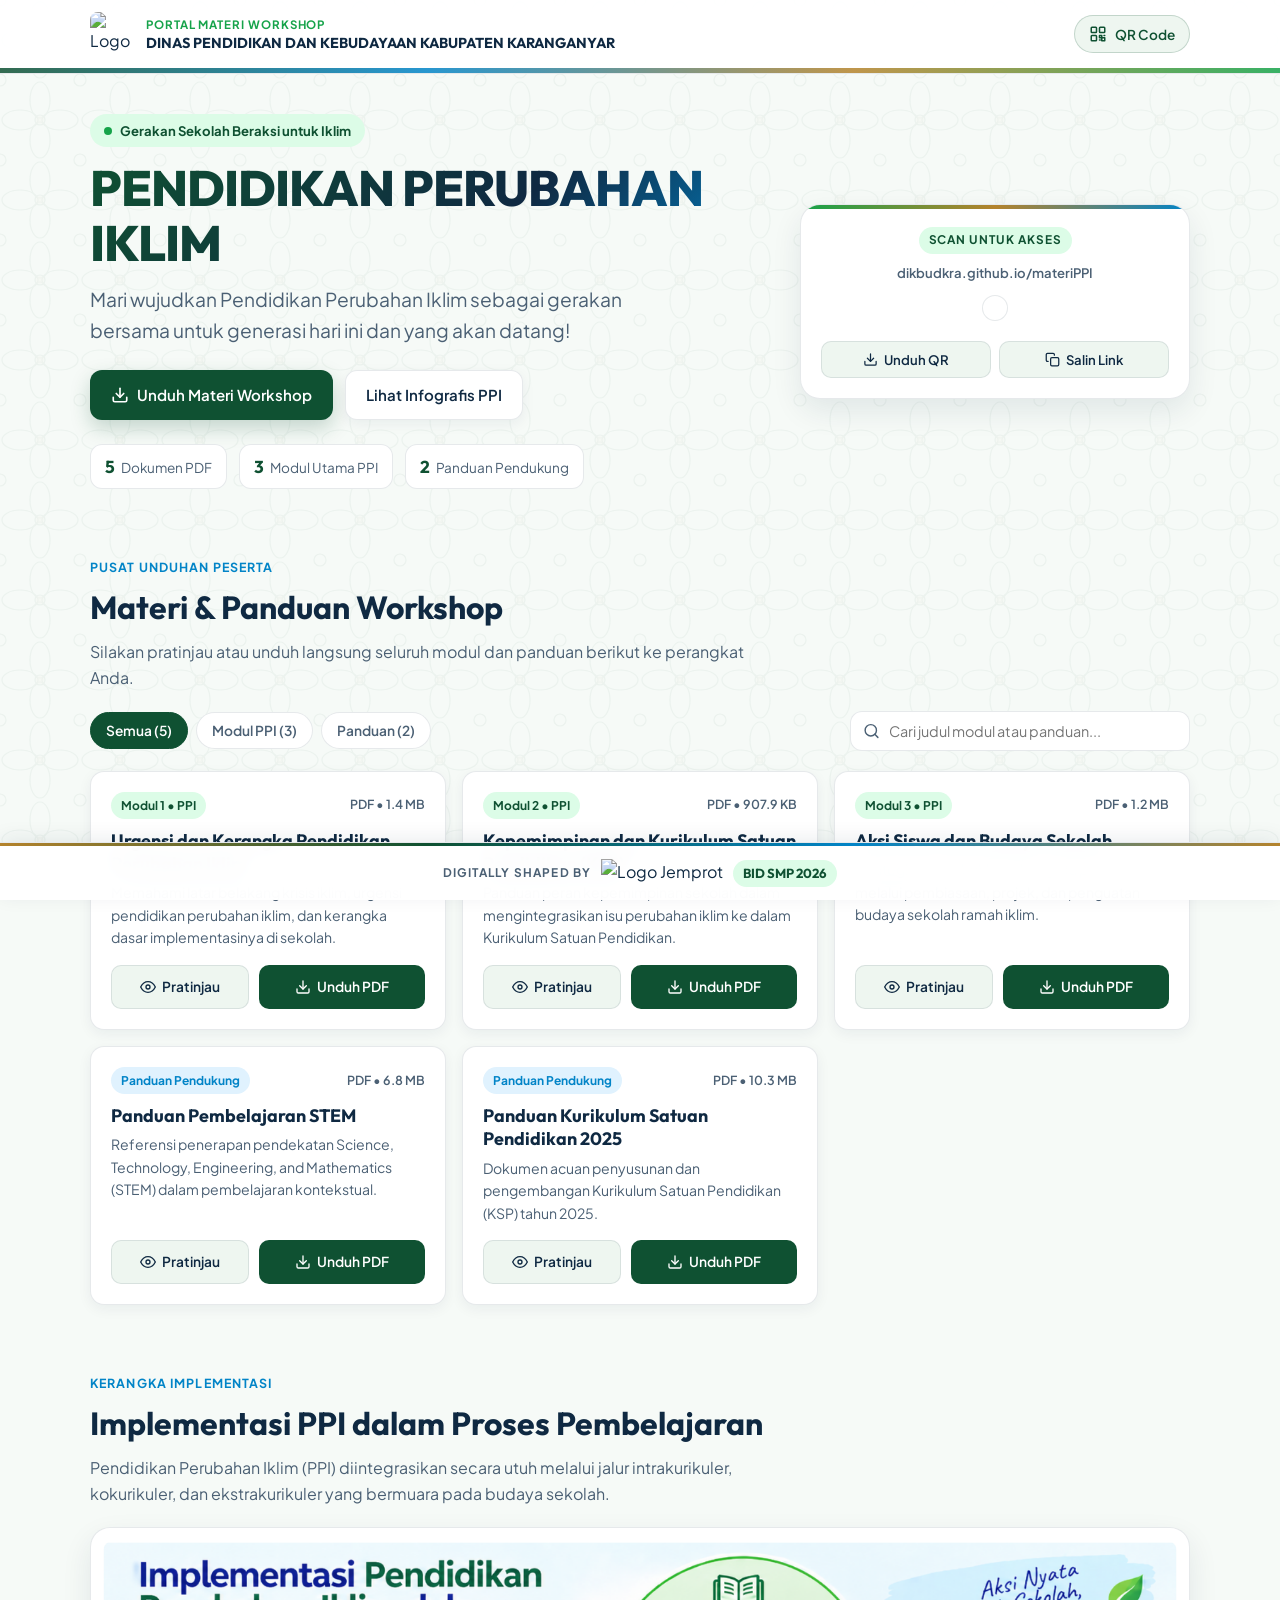
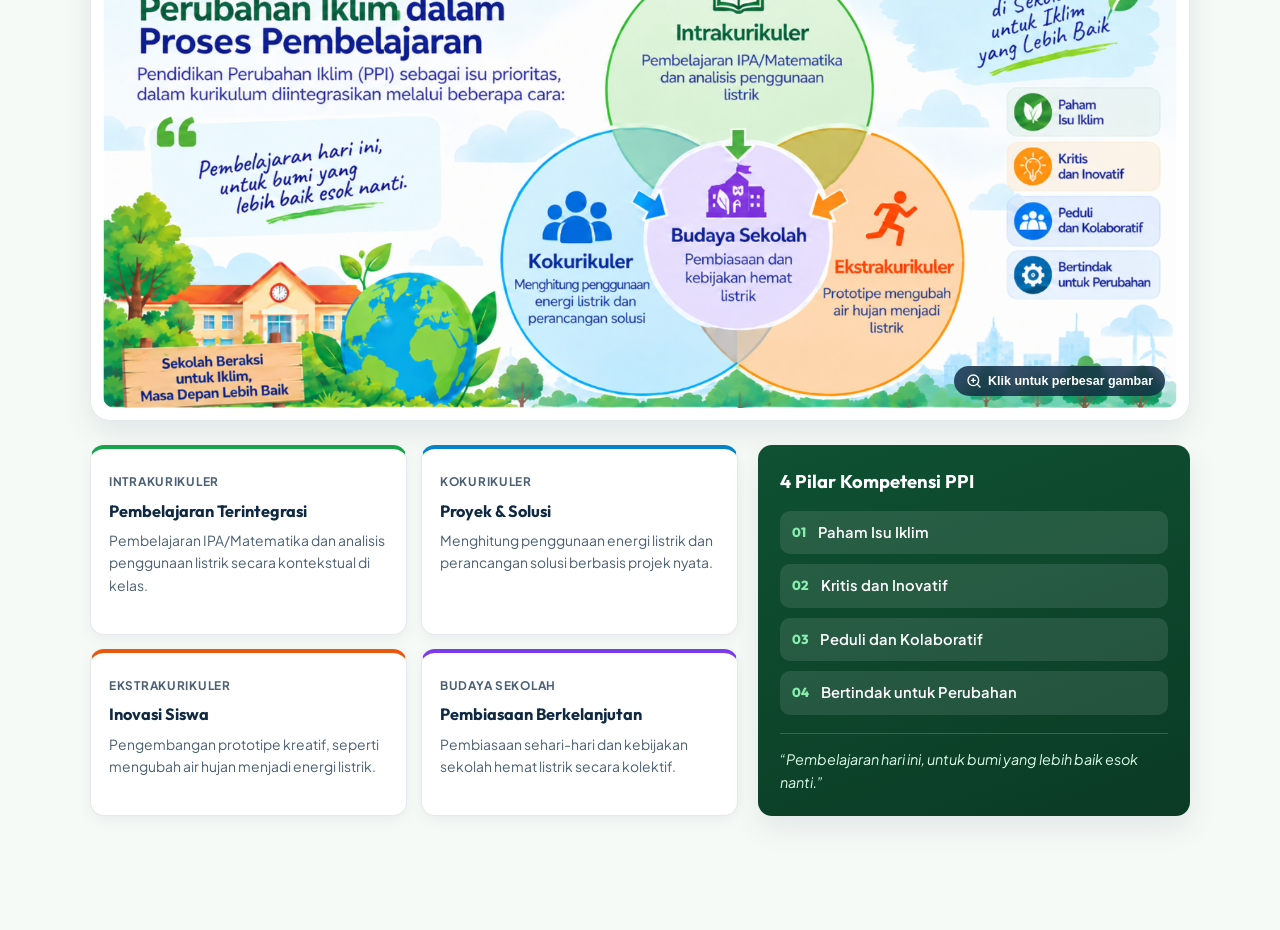
==== index.html @ ede1c6ae "Initial commit: Portal Materi Workshop Pendidikan Perubahan Iklim" ====
<!DOCTYPE html>
<html lang="id">
<head>
  <meta charset="UTF-8" />
  <meta name="viewport" content="width=device-width, initial-scale=1.0, viewport-fit=cover" />
  <title>Pendidikan Perubahan Iklim — Dinas Pendidikan dan Kebudayaan Kabupaten Karanganyar</title>
  <meta name="description" content="Portal Materi Workshop Pendidikan Perubahan Iklim (PPI) - Dinas Pendidikan dan Kebudayaan Kabupaten Karanganyar. Mari wujudkan Pendidikan Perubahan Iklim sebagai gerakan bersama untuk generasi hari ini dan yang akan datang!" />
  <meta name="theme-color" content="#0F5132" />

  <!-- Google Fonts -->
  <link rel="preconnect" href="https://fonts.googleapis.com" />
  <link rel="preconnect" href="https://fonts.gstatic.com" crossorigin />
  <link href="https://fonts.googleapis.com/css2?family=Outfit:wght@500;600;700;800&family=Plus+Jakarta+Sans:wght@400;500;600;700&display=swap" rel="stylesheet" />

  <!-- QR Code Library (Lightweight Canvas/SVG Generator) -->
  <script src="https://cdn.jsdelivr.net/npm/qrcodejs@1.0.0/qrcode.min.js"></script>

  <link rel="stylesheet" href="styles.css" />
</head>
<body>
  <!-- Subtle Batik Ornament Background Layer -->
  <div class="batik-bg" aria-hidden="true"></div>

  <!-- Top Institutional Header -->
  <header class="site-header">
    <div class="container header-inner">
      <div class="brand">
        <img
          src="https://lh3.googleusercontent.com/d/1e1LH5ZgYyLjclSNXwMAU5Zy_PKiju5z-"
          alt="Logo Kabupaten Karanganyar"
          class="brand-logo"
          loading="eager"
          referrerpolicy="no-referrer"
        />
        <div class="brand-text">
          <span class="brand-kicker">Portal Materi Workshop</span>
          <span class="brand-name">DINAS PENDIDIKAN DAN KEBUDAYAAN KABUPATEN KARANGANYAR</span>
        </div>
      </div>

      <div class="header-actions">
        <button type="button" class="btn-qr-trigger" id="openQrModalBtn" aria-label="Tampilkan QR Code Web">
          <svg width="18" height="18" viewBox="0 0 24 24" fill="none" stroke="currentColor" stroke-width="2" stroke-linecap="round" stroke-linejoin="round" aria-hidden="true">
            <rect x="3" y="3" width="7" height="7" rx="1" />
            <rect x="14" y="3" width="7" height="7" rx="1" />
            <rect x="3" y="14" width="7" height="7" rx="1" />
            <path d="M14 14h3v3h-3z" />
            <path d="M17 17h4v4h-4z" />
            <path d="M14 20h1" />
            <path d="M20 14h1" />
          </svg>
          <span>QR Code</span>
        </button>
      </div>
    </div>
    <!-- Subtle Batik Border Accent -->
    <div class="batik-strip" aria-hidden="true"></div>
  </header>

  <main>
    <!-- Hero Section -->
    <section class="hero">
      <div class="container hero-grid">
        <div class="hero-content">
          <div class="hero-badge">
            <span class="badge-dot"></span>
            <span>Gerakan Sekolah Beraksi untuk Iklim</span>
          </div>
          <h1 class="hero-title">PENDIDIKAN PERUBAHAN IKLIM</h1>
          <p class="hero-tagline">
            Mari wujudkan Pendidikan Perubahan Iklim sebagai gerakan bersama untuk generasi hari ini dan yang akan datang!
          </p>
          <div class="hero-cta">
            <a href="#materi" class="btn btn-primary">
              <svg width="18" height="18" viewBox="0 0 24 24" fill="none" stroke="currentColor" stroke-width="2.2" stroke-linecap="round" stroke-linejoin="round" aria-hidden="true">
                <path d="M21 15v4a2 2 0 0 1-2 2H5a2 2 0 0 1-2-2v-4" />
                <polyline points="7 10 12 15 17 10" />
                <line x1="12" y1="15" x2="12" y2="3" />
              </svg>
              <span>Unduh Materi Workshop</span>
            </a>
            <a href="#kerangka" class="btn btn-secondary">
              <span>Lihat Infografis PPI</span>
            </a>
          </div>

          <div class="hero-stats">
            <div class="stat-pill">
              <strong>5</strong>
              <span>Dokumen PDF</span>
            </div>
            <div class="stat-pill">
              <strong>3</strong>
              <span>Modul Utama PPI</span>
            </div>
            <div class="stat-pill">
              <strong>2</strong>
              <span>Panduan Pendukung</span>
            </div>
          </div>
        </div>

        <!-- QR Code Card for Quick Sharing -->
        <aside class="hero-qr-card" aria-label="QR Code Akses Cepat">
          <div class="qr-card-header">
            <span class="qr-badge">Scan untuk Akses</span>
            <p class="qr-url-label">dikbudkra.github.io/materiPPI</p>
          </div>
          <div class="qr-box" id="heroQrContainer" title="QR Code Materi PPI"></div>
          <div class="qr-card-actions">
            <button type="button" class="btn-mini" id="downloadQrBtn">
              <svg width="15" height="15" viewBox="0 0 24 24" fill="none" stroke="currentColor" stroke-width="2" stroke-linecap="round" stroke-linejoin="round" aria-hidden="true">
                <path d="M21 15v4a2 2 0 0 1-2 2H5a2 2 0 0 1-2-2v-4" />
                <polyline points="7 10 12 15 17 10" />
                <line x1="12" y1="15" x2="12" y2="3" />
              </svg>
              <span>Unduh QR</span>
            </button>
            <button type="button" class="btn-mini" id="copyLinkBtn">
              <svg width="15" height="15" viewBox="0 0 24 24" fill="none" stroke="currentColor" stroke-width="2" stroke-linecap="round" stroke-linejoin="round" aria-hidden="true">
                <rect x="9" y="9" width="13" height="13" rx="2" ry="2" />
                <path d="M5 15H4a2 2 0 0 1-2-2V4a2 2 0 0 1 2-2h9a2 2 0 0 1 2 2v1" />
              </svg>
              <span>Salin Link</span>
            </button>
          </div>
        </aside>
      </div>
    </section>

    <!-- Download Center Section -->
    <section id="materi" class="section materi-section">
      <div class="container">
        <div class="section-head">
          <div>
            <span class="section-eyebrow">Pusat Unduhan Peserta</span>
            <h2 class="section-title">Materi &amp; Panduan Workshop</h2>
            <p class="section-desc">
              Silakan pratinjau atau unduh langsung seluruh modul dan panduan berikut ke perangkat Anda.
            </p>
          </div>
        </div>

        <!-- Filter & Search Controls -->
        <div class="toolbar">
          <div class="filter-tabs" role="tablist" aria-label="Filter kategori materi">
            <button type="button" class="filter-tab active" data-filter="all" role="tab" aria-selected="true">Semua (5)</button>
            <button type="button" class="filter-tab" data-filter="modul" role="tab" aria-selected="false">Modul PPI (3)</button>
            <button type="button" class="filter-tab" data-filter="panduan" role="tab" aria-selected="false">Panduan (2)</button>
          </div>

          <div class="search-box">
            <svg width="17" height="17" viewBox="0 0 24 24" fill="none" stroke="currentColor" stroke-width="2" stroke-linecap="round" stroke-linejoin="round" aria-hidden="true">
              <circle cx="11" cy="11" r="8" />
              <line x1="21" y1="21" x2="16.65" y2="16.65" />
            </svg>
            <input type="search" id="searchInput" placeholder="Cari judul modul atau panduan..." aria-label="Cari materi" />
          </div>
        </div>

        <!-- Materials Grid (populated by app.js) -->
        <div class="materi-grid" id="materiGrid"></div>
        <p class="empty-state" id="emptyState" hidden>Tidak ada materi yang cocok dengan pencarian Anda.</p>
      </div>
    </section>

    <!-- Infographic & Framework Section -->
    <section id="kerangka" class="section kerangka-section">
      <div class="container">
        <div class="section-head">
          <div>
            <span class="section-eyebrow">Kerangka Implementasi</span>
            <h2 class="section-title">Implementasi PPI dalam Proses Pembelajaran</h2>
            <p class="section-desc">
              Pendidikan Perubahan Iklim (PPI) diintegrasikan secara utuh melalui jalur intrakurikuler, kokurikuler, dan ekstrakurikuler yang bermuara pada budaya sekolah.
            </p>
          </div>
        </div>

        <div class="infographic-card">
          <button type="button" class="infographic-frame" id="openLightboxBtn" aria-label="Perbesar infografis Implementasi PPI">
            <img
              src="foto%201.png"
              alt="Infografis Implementasi Pendidikan Perubahan Iklim dalam Proses Pembelajaran"
              class="infographic-img"
              loading="lazy"
            />
            <span class="zoom-hint">
              <svg width="16" height="16" viewBox="0 0 24 24" fill="none" stroke="currentColor" stroke-width="2" stroke-linecap="round" stroke-linejoin="round" aria-hidden="true">
                <circle cx="11" cy="11" r="8" />
                <line x1="21" y1="21" x2="16.65" y2="16.65" />
                <line x1="11" y1="8" x2="11" y2="14" />
                <line x1="8" y1="11" x2="14" y2="11" />
              </svg>
              <span>Klik untuk perbesar gambar</span>
            </span>
          </button>
        </div>

        <!-- 3 Jalur + Budaya Sekolah + 4 Pilar -->
        <div class="pillars-layout">
          <div class="jalur-grid">
            <article class="jalur-card jalur-intra">
              <span class="jalur-tag">Intrakurikuler</span>
              <h3>Pembelajaran Terintegrasi</h3>
              <p>Pembelajaran IPA/Matematika dan analisis penggunaan listrik secara kontekstual di kelas.</p>
            </article>
            <article class="jalur-card jalur-ko">
              <span class="jalur-tag">Kokurikuler</span>
              <h3>Proyek &amp; Solusi</h3>
              <p>Menghitung penggunaan energi listrik dan perancangan solusi berbasis projek nyata.</p>
            </article>
            <article class="jalur-card jalur-ekstra">
              <span class="jalur-tag">Ekstrakurikuler</span>
              <h3>Inovasi Siswa</h3>
              <p>Pengembangan prototipe kreatif, seperti mengubah air hujan menjadi energi listrik.</p>
            </article>
            <article class="jalur-card jalur-budaya">
              <span class="jalur-tag">Budaya Sekolah</span>
              <h3>Pembiasaan Berkelanjutan</h3>
              <p>Pembiasaan sehari-hari dan kebijakan sekolah hemat listrik secara kolektif.</p>
            </article>
          </div>

          <aside class="kompetensi-card">
            <h3>4 Pilar Kompetensi PPI</h3>
            <ul class="kompetensi-list">
              <li>
                <span class="komp-num">01</span>
                <span>Paham Isu Iklim</span>
              </li>
              <li>
                <span class="komp-num">02</span>
                <span>Kritis dan Inovatif</span>
              </li>
              <li>
                <span class="komp-num">03</span>
                <span>Peduli dan Kolaboratif</span>
              </li>
              <li>
                <span class="komp-num">04</span>
                <span>Bertindak untuk Perubahan</span>
              </li>
            </ul>
            <blockquote class="kompetensi-quote">
              “Pembelajaran hari ini, untuk bumi yang lebih baik esok nanti.”
            </blockquote>
          </aside>
        </div>
      </div>
    </section>
  </main>

  <!-- Fixed Bottom Footer (Always visible even when scrolling) -->
  <footer class="fixed-footer" role="contentinfo">
    <div class="fixed-footer-batik" aria-hidden="true"></div>
    <div class="container fixed-footer-inner">
      <span class="footer-label">DIGITALLY SHAPED BY</span>
      <img
        src="https://i.ibb.co.com/KpqwmHd6/Logo-Jemprot-2-1-removebg-preview.png"
        alt="Logo Jemprot"
        class="footer-logo"
        referrerpolicy="no-referrer"
      />
      <span class="footer-unit">BID SMP 2026</span>
    </div>
  </footer>

  <!-- Lightbox Modal for Infographic -->
  <div class="modal" id="lightboxModal" role="dialog" aria-modal="true" aria-labelledby="lightboxTitle" hidden>
    <div class="modal-backdrop" data-close="lightboxModal"></div>
    <div class="modal-content modal-lightbox">
      <div class="modal-header">
        <h3 id="lightboxTitle">Infografis Implementasi PPI</h3>
        <button type="button" class="modal-close" data-close="lightboxModal" aria-label="Tutup">&times;</button>
      </div>
      <div class="lightbox-body">
        <img src="foto%201.png" alt="Infografis Implementasi Pendidikan Perubahan Iklim" />
      </div>
    </div>
  </div>

  <!-- Fullscreen QR Code Modal -->
  <div class="modal" id="qrModal" role="dialog" aria-modal="true" aria-labelledby="qrModalTitle" hidden>
    <div class="modal-backdrop" data-close="qrModal"></div>
    <div class="modal-content modal-qr">
      <div class="modal-header">
        <h3 id="qrModalTitle">QR Code Portal Materi PPI</h3>
        <button type="button" class="modal-close" data-close="qrModal" aria-label="Tutup">&times;</button>
      </div>
      <div class="qr-modal-body">
        <p class="qr-modal-instansi">Dinas Pendidikan dan Kebudayaan Kabupaten Karanganyar</p>
        <div class="qr-modal-box" id="modalQrContainer"></div>
        <p class="qr-modal-url">https://dikbudkra.github.io/materiPPI/</p>
        <div class="qr-modal-actions">
          <button type="button" class="btn btn-primary" id="modalDownloadQrBtn">Unduh Gambar QR (PNG)</button>
          <button type="button" class="btn btn-secondary" id="modalCopyLinkBtn">Salin Tautan</button>
        </div>
      </div>
    </div>
  </div>

  <!-- Toast Notification -->
  <div class="toast" id="toast" role="status" aria-live="polite" hidden></div>

  <script src="app.js"></script>
</body>
</html>
---- styles.css ----
:root {
  --bg-page: #f6faf7;
  --bg-surface: #ffffff;
  --bg-soft: #eef6f0;
  --text-main: #0f2942;
  --text-muted: #4b6074;
  --green-deep: #0f5132;
  --green-leaf: #16a34a;
  --green-soft: #dcfce7;
  --blue-sky: #0284c7;
  --blue-soft: #e0f2fe;
  --amber: #ea580c;
  --amber-soft: #ffedd5;
  --purple: #7c3aed;
  --purple-soft: #ede9fe;
  --gold-batik: #b4832c;
  --border-subtle: rgba(15, 41, 66, 0.1);
  --shadow-sm: 0 4px 14px rgba(15, 41, 66, 0.06);
  --shadow-md: 0 12px 30px rgba(15, 41, 66, 0.09);
  --radius-md: 14px;
  --radius-lg: 20px;
  --footer-height: 54px;
}

*,
*::before,
*::after {
  box-sizing: border-box;
}

html {
  scroll-behavior: smooth;
}

body {
  margin: 0;
  font-family: "Plus Jakarta Sans", -apple-system, BlinkMacSystemFont, "Segoe UI", sans-serif;
  color: var(--text-main);
  background-color: var(--bg-page);
  line-height: 1.6;
  -webkit-font-smoothing: antialiased;
  padding-bottom: calc(var(--footer-height) + env(safe-area-inset-bottom, 0px) + 24px);
  position: relative;
  overflow-x: hidden;
}

/* Subtle SVG Batik Kawung Ornament Background */
.batik-bg {
  position: fixed;
  inset: 0;
  z-index: -1;
  pointer-events: none;
  opacity: 0.045;
  background-image: url("data:image/svg+xml,%3Csvg width='80' height='80' viewBox='0 0 80 80' xmlns='http://www.w3.org/2000/svg'%3E%3Cg fill='none' stroke='%230F5132' stroke-width='1.2'%3E%3Cellipse cx='40' cy='20' rx='10' ry='18'/%3E%3Cellipse cx='40' cy='60' rx='10' ry='18'/%3E%3Cellipse cx='20' cy='40' rx='18' ry='10'/%3E%3Cellipse cx='60' cy='40' rx='18' ry='10'/%3E%3Ccircle cx='40' cy='40' r='5' fill='%23B4832C' fill-opacity='0.35'/%3E%3Ccircle cx='0' cy='0' r='6'/%3E%3Ccircle cx='80' cy='0' r='6'/%3E%3Ccircle cx='0' cy='80' r='6'/%3E%3Ccircle cx='80' cy='80' r='6'/%3E%3C/g%3E%3C/svg%3E");
  background-size: 80px 80px;
}

.container {
  width: 100%;
  max-width: 1140px;
  margin: 0 auto;
  padding: 0 20px;
}

/* Header */
.site-header {
  position: sticky;
  top: 0;
  z-index: 40;
  background: rgba(255, 255, 255, 0.92);
  backdrop-filter: blur(12px);
  -webkit-backdrop-filter: blur(12px);
  border-bottom: 1px solid var(--border-subtle);
}

.header-inner {
  display: flex;
  align-items: center;
  justify-content: space-between;
  gap: 14px;
  padding-top: 12px;
  padding-bottom: 12px;
}

.brand {
  display: flex;
  align-items: center;
  gap: 12px;
  min-width: 0;
}

.brand-logo {
  width: 44px;
  height: 44px;
  object-fit: contain;
  flex-shrink: 0;
  border-radius: 8px;
}

.brand-text {
  display: flex;
  flex-direction: column;
  min-width: 0;
}

.brand-kicker {
  font-size: 0.72rem;
  font-weight: 700;
  text-transform: uppercase;
  letter-spacing: 0.08em;
  color: var(--green-leaf);
}

.brand-name {
  font-family: "Outfit", sans-serif;
  font-size: 0.9rem;
  font-weight: 700;
  color: var(--text-main);
  line-height: 1.25;
}

.btn-qr-trigger {
  display: inline-flex;
  align-items: center;
  gap: 8px;
  padding: 9px 14px;
  border-radius: 999px;
  border: 1px solid rgba(15, 81, 50, 0.2);
  background: var(--bg-soft);
  color: var(--green-deep);
  font-family: inherit;
  font-size: 0.85rem;
  font-weight: 600;
  cursor: pointer;
  flex-shrink: 0;
  transition: transform 0.15s ease, background-color 0.15s ease;
}

.btn-qr-trigger:hover {
  background: var(--green-soft);
  transform: translateY(-1px);
}

/* Batik Accent Strip */
.batik-strip {
  height: 5px;
  width: 100%;
  background: linear-gradient(90deg, var(--green-deep), var(--blue-sky), var(--gold-batik), var(--green-leaf));
  opacity: 0.85;
}

/* Hero Section */
.hero {
  padding: 40px 0 36px;
}

.hero-grid {
  display: grid;
  grid-template-columns: 1.4fr 0.8fr;
  gap: 28px;
  align-items: center;
}

.hero-badge {
  display: inline-flex;
  align-items: center;
  gap: 8px;
  padding: 6px 14px;
  border-radius: 999px;
  background: var(--green-soft);
  color: var(--green-deep);
  font-size: 0.82rem;
  font-weight: 700;
  margin-bottom: 14px;
}

.badge-dot {
  width: 8px;
  height: 8px;
  border-radius: 50%;
  background: var(--green-leaf);
}

.hero-title {
  margin: 0 0 14px;
  font-family: "Outfit", sans-serif;
  font-size: clamp(2rem, 4.4vw, 3.1rem);
  font-weight: 800;
  line-height: 1.1;
  letter-spacing: -0.02em;
  background: linear-gradient(135deg, var(--green-deep) 0%, var(--text-main) 60%, var(--blue-sky) 100%);
  -webkit-background-clip: text;
  background-clip: text;
  color: transparent;
}

.hero-tagline {
  margin: 0 0 24px;
  font-size: clamp(1.02rem, 1.8vw, 1.2rem);
  color: var(--text-muted);
  max-width: 600px;
}

.hero-cta {
  display: flex;
  flex-wrap: wrap;
  gap: 12px;
  margin-bottom: 24px;
}

.btn {
  display: inline-flex;
  align-items: center;
  justify-content: center;
  gap: 8px;
  padding: 12px 20px;
  border-radius: 12px;
  font-family: inherit;
  font-size: 0.94rem;
  font-weight: 600;
  text-decoration: none;
  cursor: pointer;
  border: 1px solid transparent;
  transition: transform 0.16s ease, box-shadow 0.16s ease, background-color 0.16s ease;
}

.btn-primary {
  background: var(--green-deep);
  color: #ffffff;
  box-shadow: 0 8px 20px rgba(15, 81, 50, 0.22);
}

.btn-primary:hover {
  background: #146c43;
  transform: translateY(-2px);
}

.btn-secondary {
  background: var(--bg-surface);
  color: var(--text-main);
  border-color: var(--border-subtle);
  box-shadow: var(--shadow-sm);
}

.btn-secondary:hover {
  background: var(--bg-soft);
  transform: translateY(-2px);
}

.hero-stats {
  display: flex;
  flex-wrap: wrap;
  gap: 12px;
}

.stat-pill {
  display: inline-flex;
  align-items: baseline;
  gap: 6px;
  padding: 8px 14px;
  background: var(--bg-surface);
  border: 1px solid var(--border-subtle);
  border-radius: 12px;
  font-size: 0.85rem;
  color: var(--text-muted);
}

.stat-pill strong {
  font-family: "Outfit", sans-serif;
  font-size: 1.08rem;
  color: var(--green-deep);
}

/* Hero QR Card */
.hero-qr-card {
  background: var(--bg-surface);
  border: 1px solid var(--border-subtle);
  border-radius: var(--radius-lg);
  padding: 20px;
  box-shadow: var(--shadow-md);
  text-align: center;
  position: relative;
  overflow: hidden;
}

.hero-qr-card::before {
  content: "";
  position: absolute;
  top: 0;
  left: 0;
  right: 0;
  height: 4px;
  background: linear-gradient(90deg, var(--green-leaf), var(--gold-batik), var(--blue-sky));
}

.qr-badge {
  display: inline-block;
  font-size: 0.74rem;
  font-weight: 700;
  text-transform: uppercase;
  letter-spacing: 0.08em;
  color: var(--green-deep);
  background: var(--green-soft);
  padding: 4px 10px;
  border-radius: 999px;
}

.qr-url-label {
  margin: 8px 0 12px;
  font-size: 0.82rem;
  font-weight: 600;
  color: var(--text-muted);
  word-break: break-all;
}

.qr-box {
  display: inline-flex;
  padding: 12px;
  background: #ffffff;
  border: 1px solid var(--border-subtle);
  border-radius: 14px;
  margin-bottom: 14px;
}

.qr-box img,
.qr-box canvas {
  display: block;
  width: 156px;
  height: 156px;
}

.qr-card-actions {
  display: grid;
  grid-template-columns: 1fr 1fr;
  gap: 8px;
}

.btn-mini {
  display: inline-flex;
  align-items: center;
  justify-content: center;
  gap: 6px;
  padding: 9px 10px;
  border-radius: 10px;
  border: 1px solid var(--border-subtle);
  background: var(--bg-soft);
  color: var(--text-main);
  font-family: inherit;
  font-size: 0.82rem;
  font-weight: 600;
  cursor: pointer;
  transition: background-color 0.15s ease;
}

.btn-mini:hover {
  background: var(--green-soft);
  color: var(--green-deep);
}

/* Sections */
.section {
  padding: 28px 0 36px;
}

.section-head {
  margin-bottom: 20px;
}

.section-eyebrow {
  display: inline-block;
  font-size: 0.78rem;
  font-weight: 700;
  text-transform: uppercase;
  letter-spacing: 0.09em;
  color: var(--blue-sky);
  margin-bottom: 4px;
}

.section-title {
  margin: 0 0 6px;
  font-family: "Outfit", sans-serif;
  font-size: clamp(1.45rem, 2.8vw, 2rem);
  font-weight: 700;
  color: var(--text-main);
}

.section-desc {
  margin: 0;
  color: var(--text-muted);
  max-width: 680px;
}

/* Filter & Search Toolbar */
.toolbar {
  display: flex;
  flex-wrap: wrap;
  align-items: center;
  justify-content: space-between;
  gap: 12px;
  margin-bottom: 20px;
}

.filter-tabs {
  display: flex;
  flex-wrap: wrap;
  gap: 8px;
}

.filter-tab {
  padding: 9px 15px;
  border-radius: 999px;
  border: 1px solid var(--border-subtle);
  background: var(--bg-surface);
  color: var(--text-muted);
  font-family: inherit;
  font-size: 0.86rem;
  font-weight: 600;
  cursor: pointer;
  transition: all 0.15s ease;
}

.filter-tab.active,
.filter-tab:hover {
  background: var(--green-deep);
  color: #ffffff;
  border-color: var(--green-deep);
}

.search-box {
  position: relative;
  flex: 1 1 250px;
  max-width: 340px;
}

.search-box svg {
  position: absolute;
  left: 13px;
  top: 50%;
  transform: translateY(-50%);
  color: var(--text-muted);
  pointer-events: none;
}

.search-box input {
  width: 100%;
  padding: 10px 14px 10px 38px;
  border-radius: 12px;
  border: 1px solid var(--border-subtle);
  background: var(--bg-surface);
  font-family: inherit;
  font-size: 0.9rem;
  color: var(--text-main);
  outline: none;
}

.search-box input:focus {
  border-color: var(--green-leaf);
  box-shadow: 0 0 0 3px rgba(22, 163, 74, 0.14);
}

/* Materials Grid */
.materi-grid {
  display: grid;
  grid-template-columns: repeat(auto-fill, minmax(310px, 1fr));
  gap: 16px;
}

.materi-card {
  background: var(--bg-surface);
  border: 1px solid var(--border-subtle);
  border-radius: var(--radius-md);
  padding: 20px;
  box-shadow: var(--shadow-sm);
  display: flex;
  flex-direction: column;
  justify-content: space-between;
  gap: 16px;
  transition: transform 0.18s ease, box-shadow 0.18s ease;
}

.materi-card:hover {
  transform: translateY(-3px);
  box-shadow: var(--shadow-md);
}

.materi-meta {
  display: flex;
  align-items: center;
  justify-content: space-between;
  gap: 8px;
  margin-bottom: 10px;
}

.materi-badge {
  display: inline-block;
  font-size: 0.75rem;
  font-weight: 700;
  padding: 4px 10px;
  border-radius: 999px;
}

.badge-modul {
  background: var(--green-soft);
  color: var(--green-deep);
}

.badge-panduan {
  background: var(--blue-soft);
  color: var(--blue-sky);
}

.materi-size {
  font-size: 0.78rem;
  font-weight: 600;
  color: var(--text-muted);
}

.materi-title {
  margin: 0 0 6px;
  font-family: "Outfit", sans-serif;
  font-size: 1.12rem;
  font-weight: 700;
  line-height: 1.3;
  color: var(--text-main);
}

.materi-desc {
  margin: 0;
  font-size: 0.88rem;
  color: var(--text-muted);
}

.materi-actions {
  display: grid;
  grid-template-columns: 1fr 1.2fr;
  gap: 10px;
}

.btn-card {
  display: inline-flex;
  align-items: center;
  justify-content: center;
  gap: 6px;
  padding: 10px 12px;
  border-radius: 10px;
  font-family: inherit;
  font-size: 0.86rem;
  font-weight: 600;
  text-decoration: none;
  cursor: pointer;
  transition: background-color 0.15s ease, transform 0.15s ease;
}

.btn-preview {
  background: var(--bg-soft);
  color: var(--text-main);
  border: 1px solid var(--border-subtle);
}

.btn-preview:hover {
  background: #e2efe5;
}

.btn-download {
  background: var(--green-deep);
  color: #ffffff;
}

.btn-download:hover {
  background: #146c43;
}

.empty-state {
  text-align: center;
  padding: 28px;
  background: var(--bg-surface);
  border-radius: var(--radius-md);
  color: var(--text-muted);
}

/* Infographic Showcase */
.infographic-card {
  background: var(--bg-surface);
  border: 1px solid var(--border-subtle);
  border-radius: var(--radius-lg);
  padding: 12px;
  box-shadow: var(--shadow-md);
  margin-bottom: 24px;
}

.infographic-frame {
  position: relative;
  display: block;
  width: 100%;
  padding: 0;
  border: none;
  background: transparent;
  border-radius: 12px;
  overflow: hidden;
  cursor: zoom-in;
}

.infographic-img {
  display: block;
  width: 100%;
  height: auto;
}

.zoom-hint {
  position: absolute;
  right: 12px;
  bottom: 12px;
  display: inline-flex;
  align-items: center;
  gap: 6px;
  padding: 7px 12px;
  border-radius: 999px;
  background: rgba(15, 41, 66, 0.82);
  color: #ffffff;
  font-size: 0.78rem;
  font-weight: 600;
  backdrop-filter: blur(4px);
}

/* Pillars & Pathways */
.pillars-layout {
  display: grid;
  grid-template-columns: 1.5fr 1fr;
  gap: 20px;
  align-items: stretch;
}

.jalur-grid {
  display: grid;
  grid-template-columns: repeat(2, 1fr);
  gap: 14px;
}

.jalur-card {
  background: var(--bg-surface);
  border: 1px solid var(--border-subtle);
  border-radius: var(--radius-md);
  padding: 18px;
  box-shadow: var(--shadow-sm);
  border-top: 4px solid var(--green-leaf);
}

.jalur-intra { border-top-color: var(--green-leaf); }
.jalur-ko { border-top-color: var(--blue-sky); }
.jalur-ekstra { border-top-color: var(--amber); }
.jalur-budaya { border-top-color: var(--purple); }

.jalur-tag {
  display: inline-block;
  font-size: 0.74rem;
  font-weight: 700;
  text-transform: uppercase;
  letter-spacing: 0.06em;
  color: var(--text-muted);
  margin-bottom: 6px;
}

.jalur-card h3 {
  margin: 0 0 6px;
  font-family: "Outfit", sans-serif;
  font-size: 1.02rem;
}

.jalur-card p {
  margin: 0;
  font-size: 0.87rem;
  color: var(--text-muted);
}

.kompetensi-card {
  background: linear-gradient(160deg, var(--green-deep) 0%, #0b3b25 100%);
  color: #ffffff;
  border-radius: var(--radius-md);
  padding: 22px;
  display: flex;
  flex-direction: column;
  justify-content: space-between;
  box-shadow: var(--shadow-md);
}

.kompetensi-card h3 {
  margin: 0 0 14px;
  font-family: "Outfit", sans-serif;
  font-size: 1.15rem;
}

.kompetensi-list {
  list-style: none;
  margin: 0 0 18px;
  padding: 0;
  display: flex;
  flex-direction: column;
  gap: 10px;
}

.kompetensi-list li {
  display: flex;
  align-items: center;
  gap: 12px;
  padding: 10px 12px;
  border-radius: 10px;
  background: rgba(255, 255, 255, 0.1);
  font-weight: 600;
  font-size: 0.92rem;
}

.komp-num {
  font-family: "Outfit", sans-serif;
  font-size: 0.82rem;
  font-weight: 800;
  color: #86efac;
}

.kompetensi-quote {
  margin: 0;
  padding-top: 14px;
  border-top: 1px solid rgba(255, 255, 255, 0.18);
  font-size: 0.9rem;
  font-style: italic;
  color: #dcfce7;
}

/* Fixed Bottom Footer (Always Visible) */
.fixed-footer {
  position: fixed;
  left: 0;
  right: 0;
  bottom: 0;
  z-index: 50;
  background: rgba(255, 255, 255, 0.96);
  backdrop-filter: blur(12px);
  -webkit-backdrop-filter: blur(12px);
  border-top: 1px solid var(--border-subtle);
  box-shadow: 0 -4px 20px rgba(15, 41, 66, 0.08);
  padding-bottom: env(safe-area-inset-bottom, 0px);
}

.fixed-footer-batik {
  height: 3px;
  background: linear-gradient(90deg, var(--gold-batik), var(--green-deep), var(--blue-sky), var(--gold-batik));
}

.fixed-footer-inner {
  min-height: var(--footer-height);
  display: flex;
  align-items: center;
  justify-content: center;
  gap: 10px;
  padding-top: 6px;
  padding-bottom: 6px;
  flex-wrap: wrap;
}

.footer-label {
  font-size: 0.74rem;
  font-weight: 700;
  letter-spacing: 0.1em;
  color: var(--text-muted);
}

.footer-logo {
  height: 28px;
  width: auto;
  object-fit: contain;
}

.footer-unit {
  font-family: "Outfit", sans-serif;
  font-size: 0.82rem;
  font-weight: 700;
  padding: 3px 10px;
  border-radius: 999px;
  background: var(--green-soft);
  color: var(--green-deep);
}

/* Modals */
.modal[hidden] {
  display: none;
}

.modal {
  position: fixed;
  inset: 0;
  z-index: 80;
  display: flex;
  align-items: center;
  justify-content: center;
  padding: 20px;
}

.modal-backdrop {
  position: absolute;
  inset: 0;
  background: rgba(15, 41, 66, 0.72);
  backdrop-filter: blur(4px);
}

.modal-content {
  position: relative;
  z-index: 1;
  background: var(--bg-surface);
  border-radius: var(--radius-lg);
  box-shadow: 0 24px 60px rgba(0, 0, 0, 0.3);
  max-height: 90vh;
  display: flex;
  flex-direction: column;
  overflow: hidden;
}

.modal-lightbox {
  width: 100%;
  max-width: 1060px;
}

.modal-qr {
  width: 100%;
  max-width: 420px;
}

.modal-header {
  display: flex;
  align-items: center;
  justify-content: space-between;
  padding: 14px 18px;
  border-bottom: 1px solid var(--border-subtle);
}

.modal-header h3 {
  margin: 0;
  font-family: "Outfit", sans-serif;
  font-size: 1.05rem;
}

.modal-close {
  width: 34px;
  height: 34px;
  border-radius: 50%;
  border: none;
  background: var(--bg-soft);
  color: var(--text-main);
  font-size: 1.4rem;
  line-height: 1;
  cursor: pointer;
}

.lightbox-body {
  padding: 12px;
  overflow: auto;
  background: #f1f5f9;
}

.lightbox-body img {
  display: block;
  width: 100%;
  height: auto;
  border-radius: 8px;
}

.qr-modal-body {
  padding: 22px;
  text-align: center;
}

.qr-modal-instansi {
  margin: 0 0 14px;
  font-size: 0.85rem;
  font-weight: 700;
  color: var(--green-deep);
}

.qr-modal-box {
  display: inline-flex;
  padding: 14px;
  background: #ffffff;
  border: 1px solid var(--border-subtle);
  border-radius: 16px;
  margin-bottom: 12px;
}

.qr-modal-box img,
.qr-modal-box canvas {
  display: block;
  width: 220px;
  height: 220px;
}

.qr-modal-url {
  margin: 0 0 18px;
  font-size: 0.86rem;
  font-weight: 600;
  color: var(--text-muted);
  word-break: break-all;
}

.qr-modal-actions {
  display: flex;
  flex-direction: column;
  gap: 10px;
}

/* Toast */
.toast {
  position: fixed;
  left: 50%;
  bottom: calc(var(--footer-height) + env(safe-area-inset-bottom, 0px) + 16px);
  transform: translateX(-50%);
  z-index: 90;
  background: var(--text-main);
  color: #ffffff;
  padding: 10px 18px;
  border-radius: 999px;
  font-size: 0.86rem;
  font-weight: 600;
  box-shadow: 0 10px 24px rgba(0, 0, 0, 0.2);
}

/* Responsive Breakpoints */
@media (max-width: 900px) {
  .hero-grid {
    grid-template-columns: 1fr;
  }

  .hero-qr-card {
    max-width: 360px;
    margin: 0 auto;
    width: 100%;
  }

  .pillars-layout {
    grid-template-columns: 1fr;
  }
}

@media (max-width: 600px) {
  .brand-name {
    font-size: 0.78rem;
  }

  .jalur-grid {
    grid-template-columns: 1fr;
  }

  .materi-grid {
    grid-template-columns: 1fr;
  }

  .btn-qr-trigger span {
    display: none;
  }
}
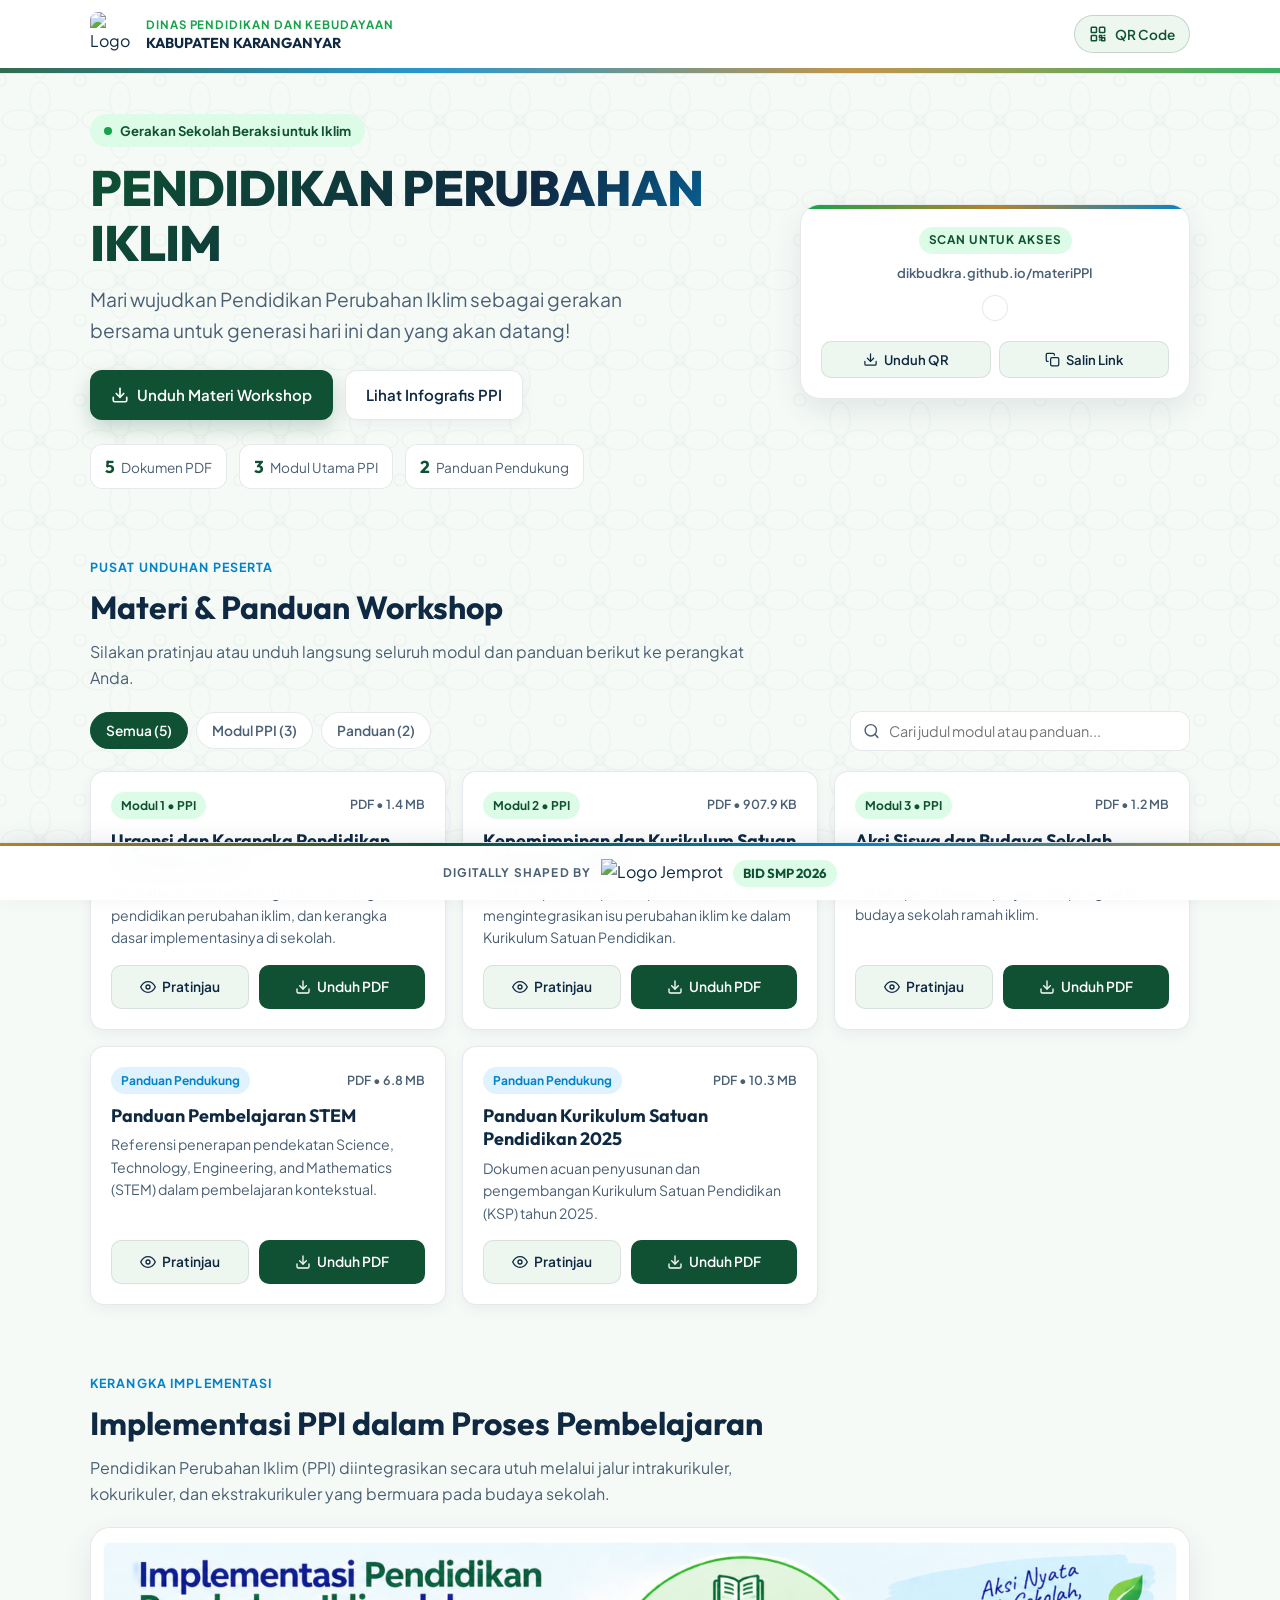
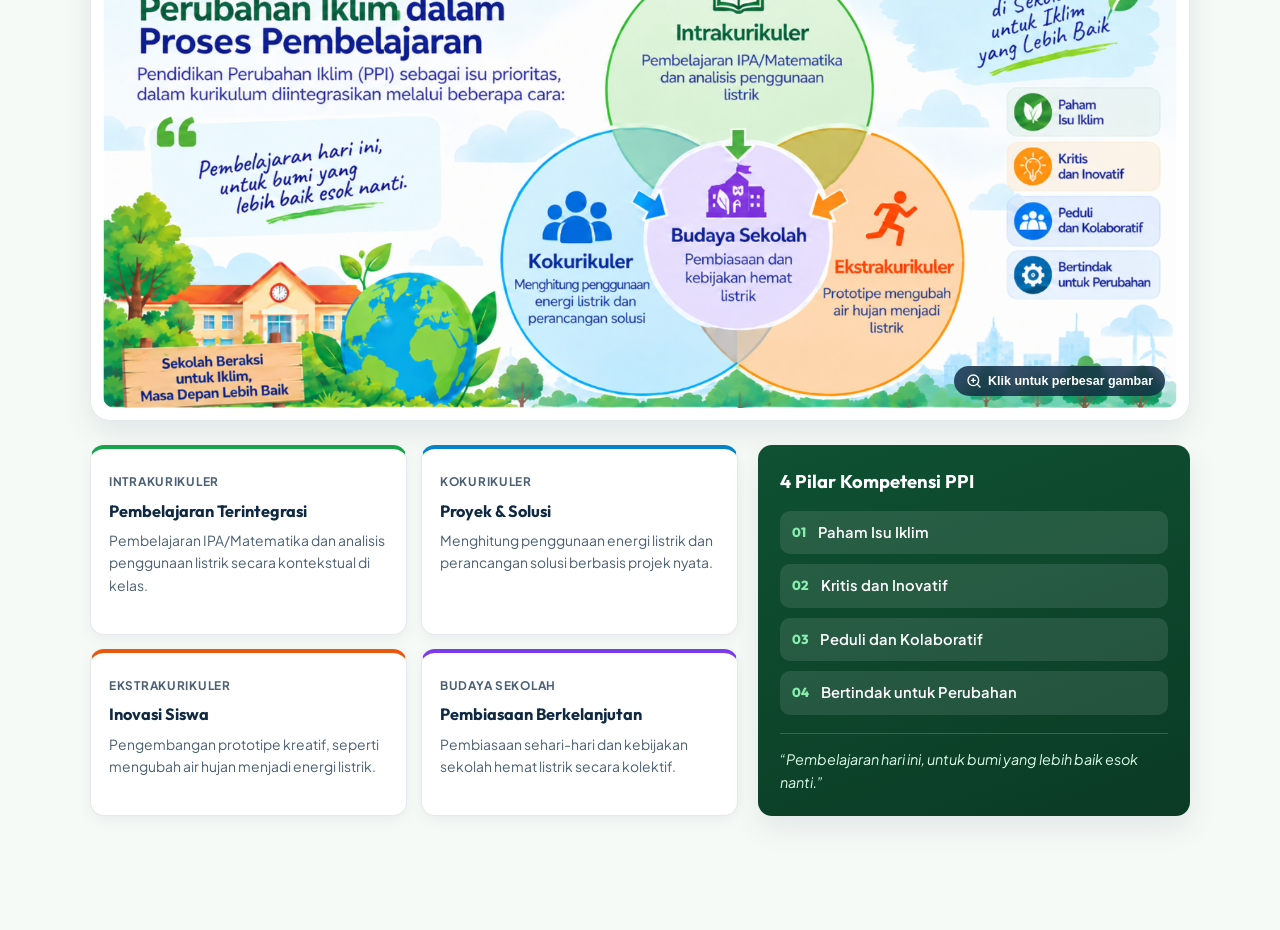
==== commit 095ea6e2: "Update header brand text to DINAS PENDIDIKAN DAN KEBUDAYAAN / KABUPATEN KARANGANYAR" ====
--- a/index.html
+++ b/index.html
@@ -33,8 +33,8 @@
           referrerpolicy="no-referrer"
         />
         <div class="brand-text">
-          <span class="brand-kicker">Portal Materi Workshop</span>
-          <span class="brand-name">DINAS PENDIDIKAN DAN KEBUDAYAAN KABUPATEN KARANGANYAR</span>
+          <span class="brand-kicker">DINAS PENDIDIKAN DAN KEBUDAYAAN</span>
+          <span class="brand-name">KABUPATEN KARANGANYAR</span>
         </div>
       </div>
 
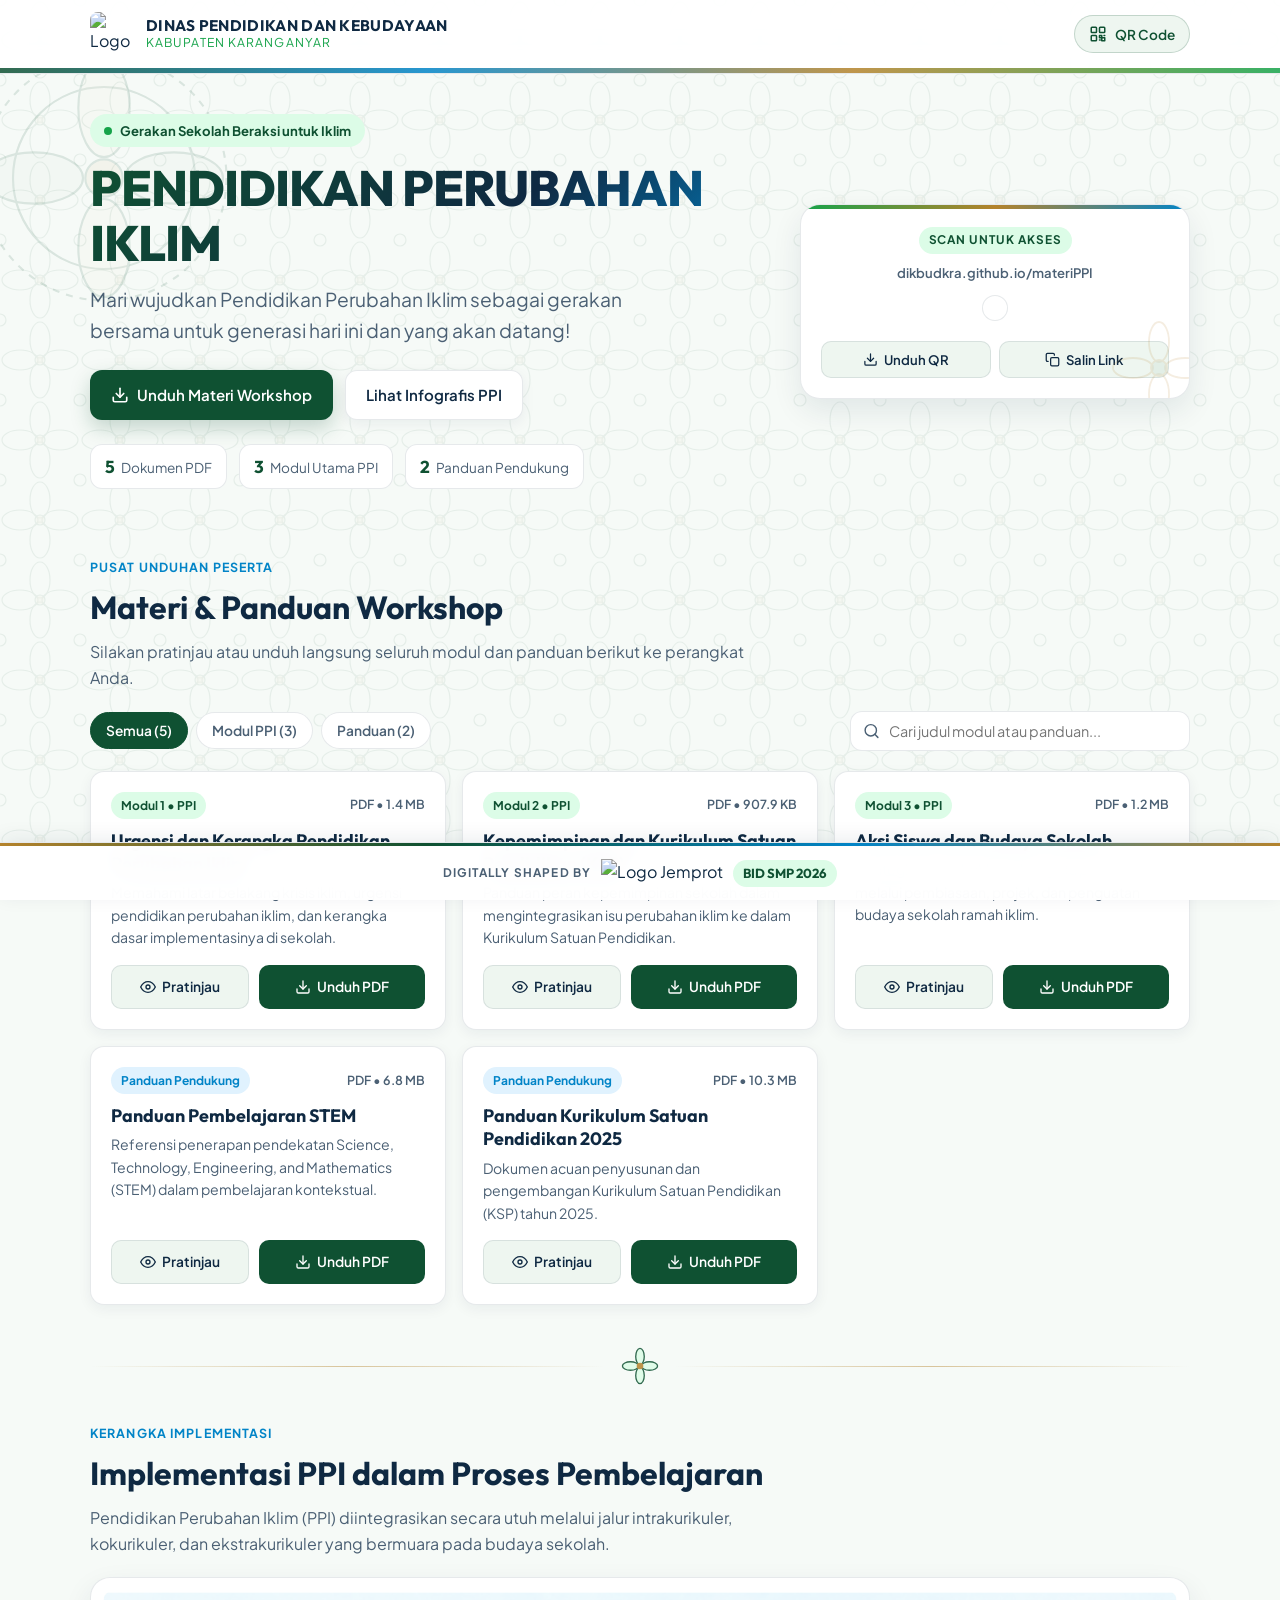
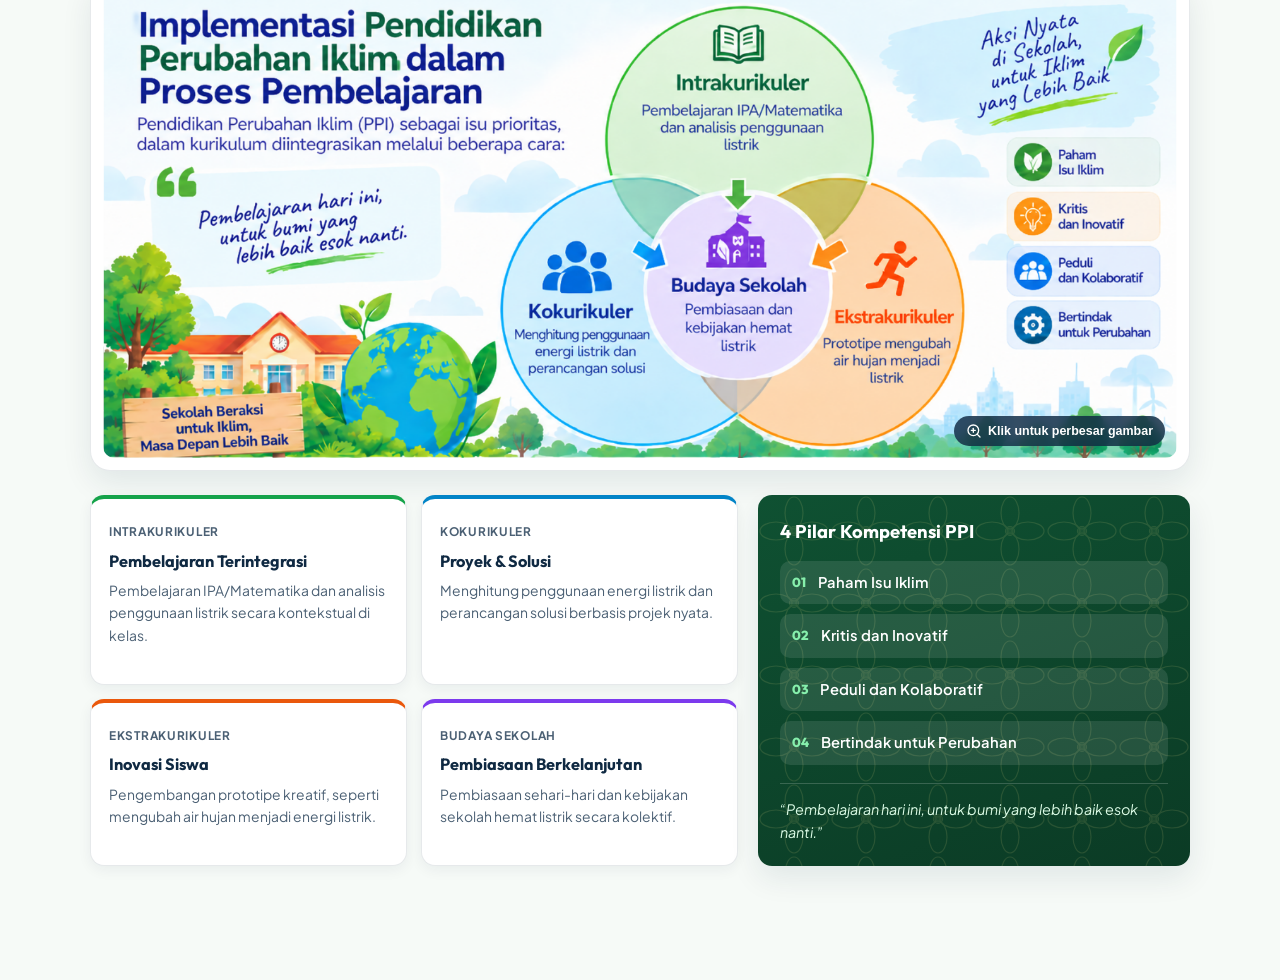
==== commit 4660b03f: "Save Tema 1 snapshot and build Tema 2 with additive batik ornaments" ====
--- a/index.html
+++ b/index.html
@@ -60,6 +60,7 @@
   <main>
     <!-- Hero Section -->
     <section class="hero">
+      <div class="hero-batik-ornament" aria-hidden="true"></div>
       <div class="container hero-grid">
         <div class="hero-content">
           <div class="hero-badge">
@@ -163,6 +164,19 @@
         <p class="empty-state" id="emptyState" hidden>Tidak ada materi yang cocok dengan pencarian Anda.</p>
       </div>
     </section>
+
+    <!-- Batik Section Divider -->
+    <div class="container batik-divider" aria-hidden="true">
+      <span class="batik-divider-line"></span>
+      <svg class="batik-divider-icon" width="38" height="38" viewBox="0 0 40 40" fill="none" xmlns="http://www.w3.org/2000/svg">
+        <ellipse cx="20" cy="10" rx="4.5" ry="8.5" stroke="#0F5132" stroke-width="1.4" fill="#DCFCE7"/>
+        <ellipse cx="20" cy="30" rx="4.5" ry="8.5" stroke="#0F5132" stroke-width="1.4" fill="#DCFCE7"/>
+        <ellipse cx="10" cy="20" rx="8.5" ry="4.5" stroke="#0F5132" stroke-width="1.4" fill="#DCFCE7"/>
+        <ellipse cx="30" cy="20" rx="8.5" ry="4.5" stroke="#0F5132" stroke-width="1.4" fill="#DCFCE7"/>
+        <circle cx="20" cy="20" r="3.5" fill="#B4832C"/>
+      </svg>
+      <span class="batik-divider-line"></span>
+    </div>
 
     <!-- Infographic & Framework Section -->
     <section id="kerangka" class="section kerangka-section">
--- a/styles.css
+++ b/styles.css
@@ -50,7 +50,7 @@
   inset: 0;
   z-index: -1;
   pointer-events: none;
-  opacity: 0.045;
+  opacity: 0.07;
   background-image: url("data:image/svg+xml,%3Csvg width='80' height='80' viewBox='0 0 80 80' xmlns='http://www.w3.org/2000/svg'%3E%3Cg fill='none' stroke='%230F5132' stroke-width='1.2'%3E%3Cellipse cx='40' cy='20' rx='10' ry='18'/%3E%3Cellipse cx='40' cy='60' rx='10' ry='18'/%3E%3Cellipse cx='20' cy='40' rx='18' ry='10'/%3E%3Cellipse cx='60' cy='40' rx='18' ry='10'/%3E%3Ccircle cx='40' cy='40' r='5' fill='%23B4832C' fill-opacity='0.35'/%3E%3Ccircle cx='0' cy='0' r='6'/%3E%3Ccircle cx='80' cy='0' r='6'/%3E%3Ccircle cx='0' cy='80' r='6'/%3E%3Ccircle cx='80' cy='80' r='6'/%3E%3C/g%3E%3C/svg%3E");
   background-size: 80px 80px;
 }
@@ -104,19 +104,23 @@
 }
 
 .brand-kicker {
-  font-size: 0.72rem;
+  font-family: "Outfit", sans-serif;
+  font-size: 0.96rem;
   font-weight: 700;
   text-transform: uppercase;
-  letter-spacing: 0.08em;
+  letter-spacing: 0.02em;
+  line-height: 1.2;
+  color: var(--text-main);
+}
+
+.brand-name {
+  font-family: "Plus Jakarta Sans", sans-serif;
+  font-size: 0.76rem;
+  font-weight: 400;
+  text-transform: uppercase;
+  letter-spacing: 0.09em;
   color: var(--green-leaf);
-}
-
-.brand-name {
-  font-family: "Outfit", sans-serif;
-  font-size: 0.9rem;
-  font-weight: 700;
-  color: var(--text-main);
-  line-height: 1.25;
+  line-height: 1.3;
 }
 
 .btn-qr-trigger {
@@ -152,9 +156,26 @@
 /* Hero Section */
 .hero {
   padding: 40px 0 36px;
+  position: relative;
+  overflow: hidden;
+}
+
+.hero-batik-ornament {
+  position: absolute;
+  top: -36px;
+  left: -36px;
+  width: 280px;
+  height: 280px;
+  pointer-events: none;
+  opacity: 0.12;
+  background-image: url("data:image/svg+xml,%3Csvg width='240' height='240' viewBox='0 0 240 240' xmlns='http://www.w3.org/2000/svg'%3E%3Cg fill='none' stroke='%230F5132' stroke-width='1.8'%3E%3Ccircle cx='120' cy='120' r='105' stroke-dasharray='6 6'/%3E%3Ccircle cx='120' cy='120' r='78'/%3E%3Cellipse cx='120' cy='60' rx='22' ry='42' fill='%23B4832C' fill-opacity='0.18'/%3E%3Cellipse cx='120' cy='180' rx='22' ry='42' fill='%23B4832C' fill-opacity='0.18'/%3E%3Cellipse cx='60' cy='120' rx='42' ry='22' fill='%230F5132' fill-opacity='0.14'/%3E%3Cellipse cx='180' cy='120' rx='42' ry='22' fill='%230F5132' fill-opacity='0.14'/%3E%3Ccircle cx='120' cy='120' r='16' fill='%23B4832C' fill-opacity='0.45'/%3E%3C/g%3E%3C/svg%3E");
+  background-size: contain;
+  background-repeat: no-repeat;
 }
 
 .hero-grid {
+  position: relative;
+  z-index: 1;
   display: grid;
   grid-template-columns: 1.4fr 0.8fr;
   gap: 28px;
@@ -291,6 +312,20 @@
   right: 0;
   height: 4px;
   background: linear-gradient(90deg, var(--green-leaf), var(--gold-batik), var(--blue-sky));
+}
+
+.hero-qr-card::after {
+  content: "";
+  position: absolute;
+  right: -18px;
+  bottom: -18px;
+  width: 96px;
+  height: 96px;
+  pointer-events: none;
+  opacity: 0.14;
+  background-image: url("data:image/svg+xml,%3Csvg width='96' height='96' viewBox='0 0 96 96' xmlns='http://www.w3.org/2000/svg'%3E%3Cg fill='none' stroke='%23B4832C' stroke-width='1.8'%3E%3Cellipse cx='48' cy='22' rx='10' ry='20'/%3E%3Cellipse cx='48' cy='74' rx='10' ry='20'/%3E%3Cellipse cx='22' cy='48' rx='20' ry='10'/%3E%3Cellipse cx='74' cy='48' rx='20' ry='10'/%3E%3Ccircle cx='48' cy='48' r='8' fill='%230F5132' fill-opacity='0.35'/%3E%3C/g%3E%3C/svg%3E");
+  background-size: contain;
+  background-repeat: no-repeat;
 }
 
 .qr-badge {
@@ -673,6 +708,8 @@
 }
 
 .kompetensi-card {
+  position: relative;
+  overflow: hidden;
   background: linear-gradient(160deg, var(--green-deep) 0%, #0b3b25 100%);
   color: #ffffff;
   border-radius: var(--radius-md);
@@ -681,6 +718,42 @@
   flex-direction: column;
   justify-content: space-between;
   box-shadow: var(--shadow-md);
+}
+
+.kompetensi-card::before {
+  content: "";
+  position: absolute;
+  inset: 0;
+  pointer-events: none;
+  opacity: 0.12;
+  background-image: url("data:image/svg+xml,%3Csvg width='72' height='72' viewBox='0 0 72 72' xmlns='http://www.w3.org/2000/svg'%3E%3Cg fill='none' stroke='%23FDE68A' stroke-width='1.2'%3E%3Cellipse cx='36' cy='18' rx='9' ry='16'/%3E%3Cellipse cx='36' cy='54' rx='9' ry='16'/%3E%3Cellipse cx='18' cy='36' rx='16' ry='9'/%3E%3Cellipse cx='54' cy='36' rx='16' ry='9'/%3E%3Ccircle cx='36' cy='36' r='4.5' fill='%23FDE68A' fill-opacity='0.45'/%3E%3C/g%3E%3C/svg%3E");
+  background-size: 72px 72px;
+}
+
+.kompetensi-card > * {
+  position: relative;
+  z-index: 1;
+}
+
+/* Batik Section Divider */
+.batik-divider {
+  display: flex;
+  align-items: center;
+  justify-content: center;
+  gap: 16px;
+  padding-top: 6px;
+  padding-bottom: 6px;
+}
+
+.batik-divider-line {
+  flex: 1;
+  height: 1px;
+  background: linear-gradient(90deg, transparent, rgba(180, 131, 44, 0.45), transparent);
+}
+
+.batik-divider-icon {
+  flex-shrink: 0;
+  opacity: 0.85;
 }
 
 .kompetensi-card h3 {
@@ -938,8 +1011,12 @@
 }
 
 @media (max-width: 600px) {
+  .brand-kicker {
+    font-size: 0.8rem;
+  }
+
   .brand-name {
-    font-size: 0.78rem;
+    font-size: 0.66rem;
   }
 
   .jalur-grid {
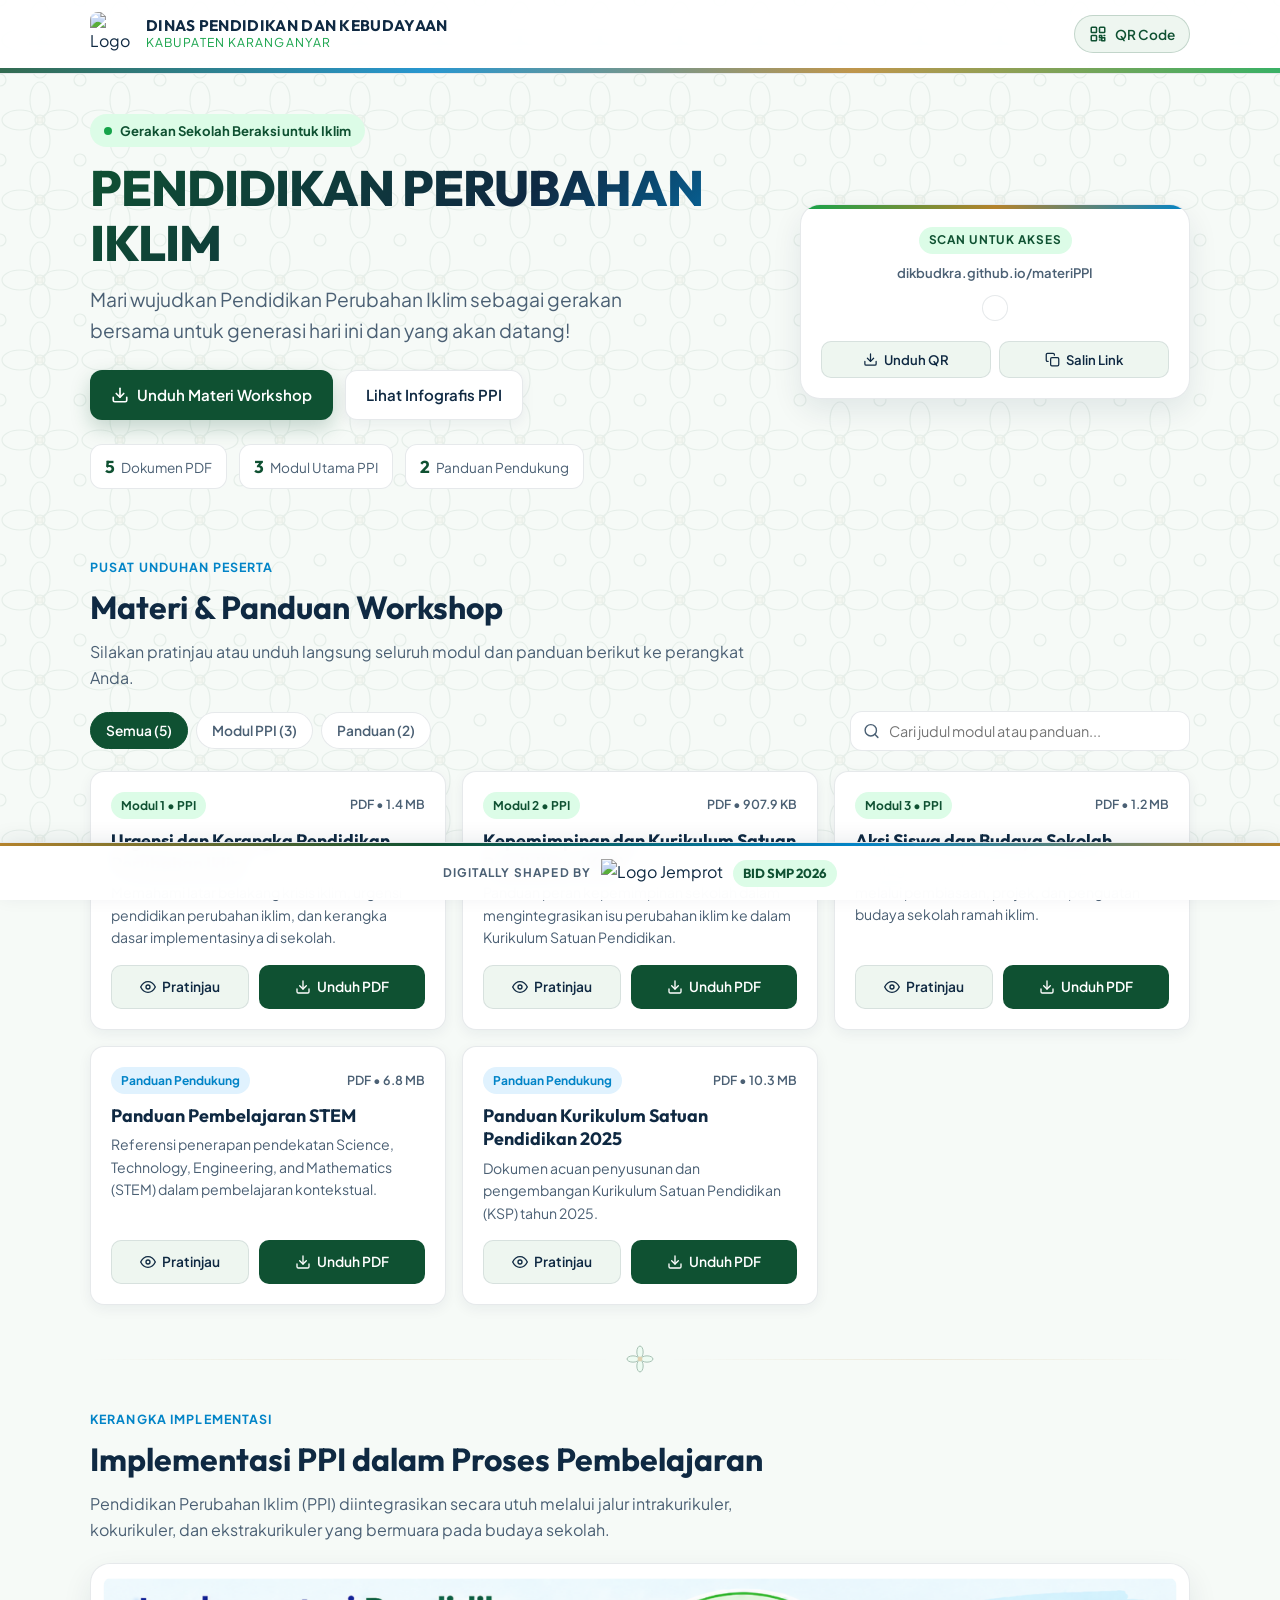
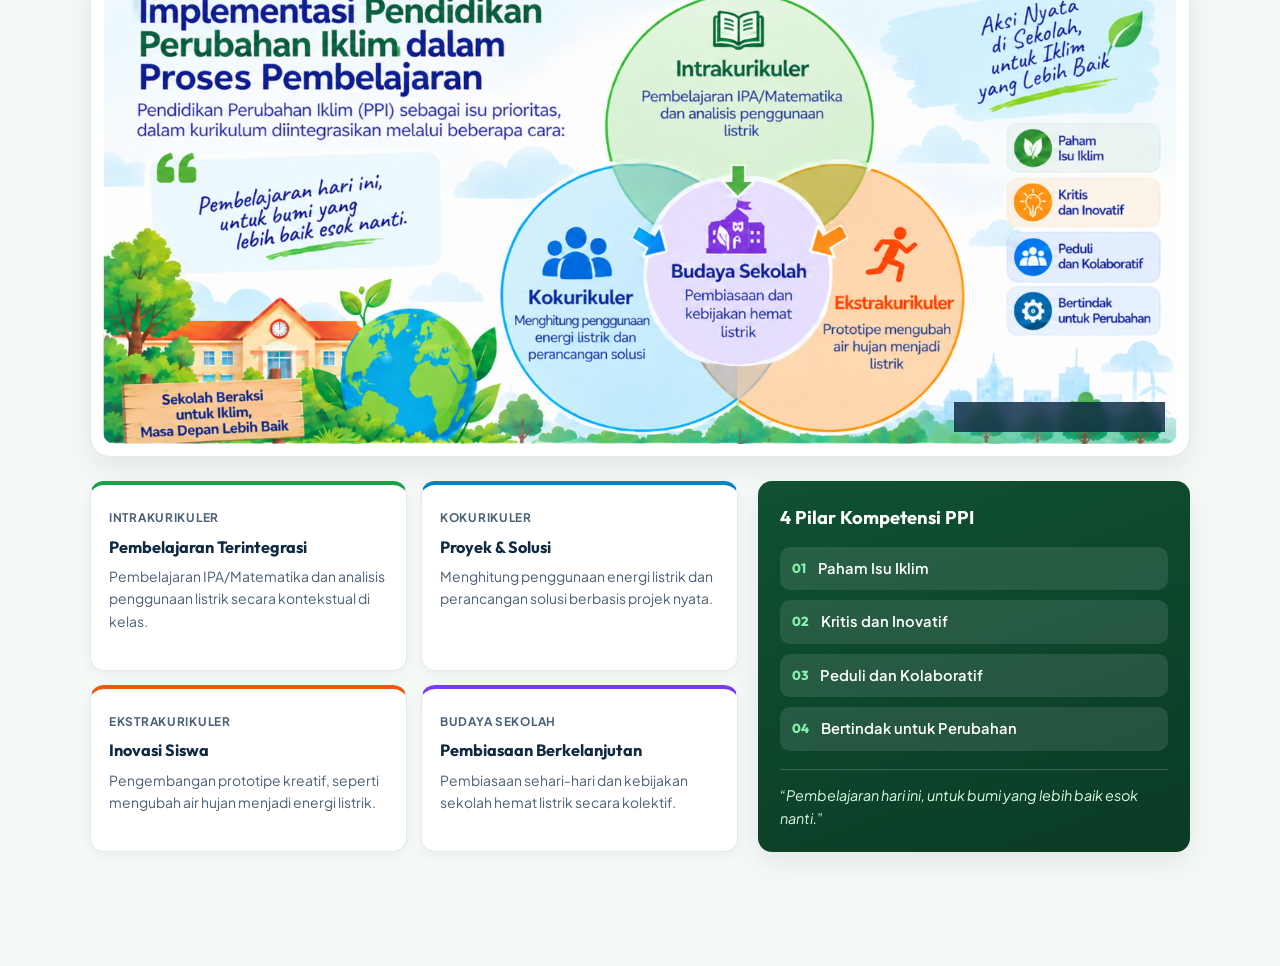
==== commit 3287ba2b: "Refine Tema 2: remove Hero/QR/Pilar ornaments and soften divider above Implementasi PPI" ====
--- a/index.html
+++ b/index.html
@@ -60,7 +60,6 @@
   <main>
     <!-- Hero Section -->
     <section class="hero">
-      <div class="hero-batik-ornament" aria-hidden="true"></div>
       <div class="container hero-grid">
         <div class="hero-content">
           <div class="hero-badge">
--- a/styles.css
+++ b/styles.css
@@ -156,26 +156,9 @@
 /* Hero Section */
 .hero {
   padding: 40px 0 36px;
-  position: relative;
-  overflow: hidden;
-}
-
-.hero-batik-ornament {
-  position: absolute;
-  top: -36px;
-  left: -36px;
-  width: 280px;
-  height: 280px;
-  pointer-events: none;
-  opacity: 0.12;
-  background-image: url("data:image/svg+xml,%3Csvg width='240' height='240' viewBox='0 0 240 240' xmlns='http://www.w3.org/2000/svg'%3E%3Cg fill='none' stroke='%230F5132' stroke-width='1.8'%3E%3Ccircle cx='120' cy='120' r='105' stroke-dasharray='6 6'/%3E%3Ccircle cx='120' cy='120' r='78'/%3E%3Cellipse cx='120' cy='60' rx='22' ry='42' fill='%23B4832C' fill-opacity='0.18'/%3E%3Cellipse cx='120' cy='180' rx='22' ry='42' fill='%23B4832C' fill-opacity='0.18'/%3E%3Cellipse cx='60' cy='120' rx='42' ry='22' fill='%230F5132' fill-opacity='0.14'/%3E%3Cellipse cx='180' cy='120' rx='42' ry='22' fill='%230F5132' fill-opacity='0.14'/%3E%3Ccircle cx='120' cy='120' r='16' fill='%23B4832C' fill-opacity='0.45'/%3E%3C/g%3E%3C/svg%3E");
-  background-size: contain;
-  background-repeat: no-repeat;
 }
 
 .hero-grid {
-  position: relative;
-  z-index: 1;
   display: grid;
   grid-template-columns: 1.4fr 0.8fr;
   gap: 28px;
@@ -314,20 +297,6 @@
   background: linear-gradient(90deg, var(--green-leaf), var(--gold-batik), var(--blue-sky));
 }
 
-.hero-qr-card::after {
-  content: "";
-  position: absolute;
-  right: -18px;
-  bottom: -18px;
-  width: 96px;
-  height: 96px;
-  pointer-events: none;
-  opacity: 0.14;
-  background-image: url("data:image/svg+xml,%3Csvg width='96' height='96' viewBox='0 0 96 96' xmlns='http://www.w3.org/2000/svg'%3E%3Cg fill='none' stroke='%23B4832C' stroke-width='1.8'%3E%3Cellipse cx='48' cy='22' rx='10' ry='20'/%3E%3Cellipse cx='48' cy='74' rx='10' ry='20'/%3E%3Cellipse cx='22' cy='48' rx='20' ry='10'/%3E%3Cellipse cx='74' cy='48' rx='20' ry='10'/%3E%3Ccircle cx='48' cy='48' r='8' fill='%230F5132' fill-opacity='0.35'/%3E%3C/g%3E%3C/svg%3E");
-  background-size: contain;
-  background-repeat: no-repeat;
-}
-
 .qr-badge {
   display: inline-block;
   font-size: 0.74rem;
@@ -708,8 +677,6 @@
 }
 
 .kompetensi-card {
-  position: relative;
-  overflow: hidden;
   background: linear-gradient(160deg, var(--green-deep) 0%, #0b3b25 100%);
   color: #ffffff;
   border-radius: var(--radius-md);
@@ -720,40 +687,27 @@
   box-shadow: var(--shadow-md);
 }
 
-.kompetensi-card::before {
-  content: "";
-  position: absolute;
-  inset: 0;
-  pointer-events: none;
-  opacity: 0.12;
-  background-image: url("data:image/svg+xml,%3Csvg width='72' height='72' viewBox='0 0 72 72' xmlns='http://www.w3.org/2000/svg'%3E%3Cg fill='none' stroke='%23FDE68A' stroke-width='1.2'%3E%3Cellipse cx='36' cy='18' rx='9' ry='16'/%3E%3Cellipse cx='36' cy='54' rx='9' ry='16'/%3E%3Cellipse cx='18' cy='36' rx='16' ry='9'/%3E%3Cellipse cx='54' cy='36' rx='16' ry='9'/%3E%3Ccircle cx='36' cy='36' r='4.5' fill='%23FDE68A' fill-opacity='0.45'/%3E%3C/g%3E%3C/svg%3E");
-  background-size: 72px 72px;
-}
-
-.kompetensi-card > * {
-  position: relative;
-  z-index: 1;
-}
-
-/* Batik Section Divider */
+/* Batik Section Divider (subtle) */
 .batik-divider {
   display: flex;
   align-items: center;
   justify-content: center;
-  gap: 16px;
-  padding-top: 6px;
-  padding-bottom: 6px;
+  gap: 14px;
+  padding-top: 4px;
+  padding-bottom: 4px;
+  opacity: 0.35;
 }
 
 .batik-divider-line {
   flex: 1;
   height: 1px;
-  background: linear-gradient(90deg, transparent, rgba(180, 131, 44, 0.45), transparent);
+  background: linear-gradient(90deg, transparent, rgba(180, 131, 44, 0.4), transparent);
 }
 
 .batik-divider-icon {
   flex-shrink: 0;
-  opacity: 0.85;
+  width: 28px;
+  height: 28px;
 }
 
 .kompetensi-card h3 {
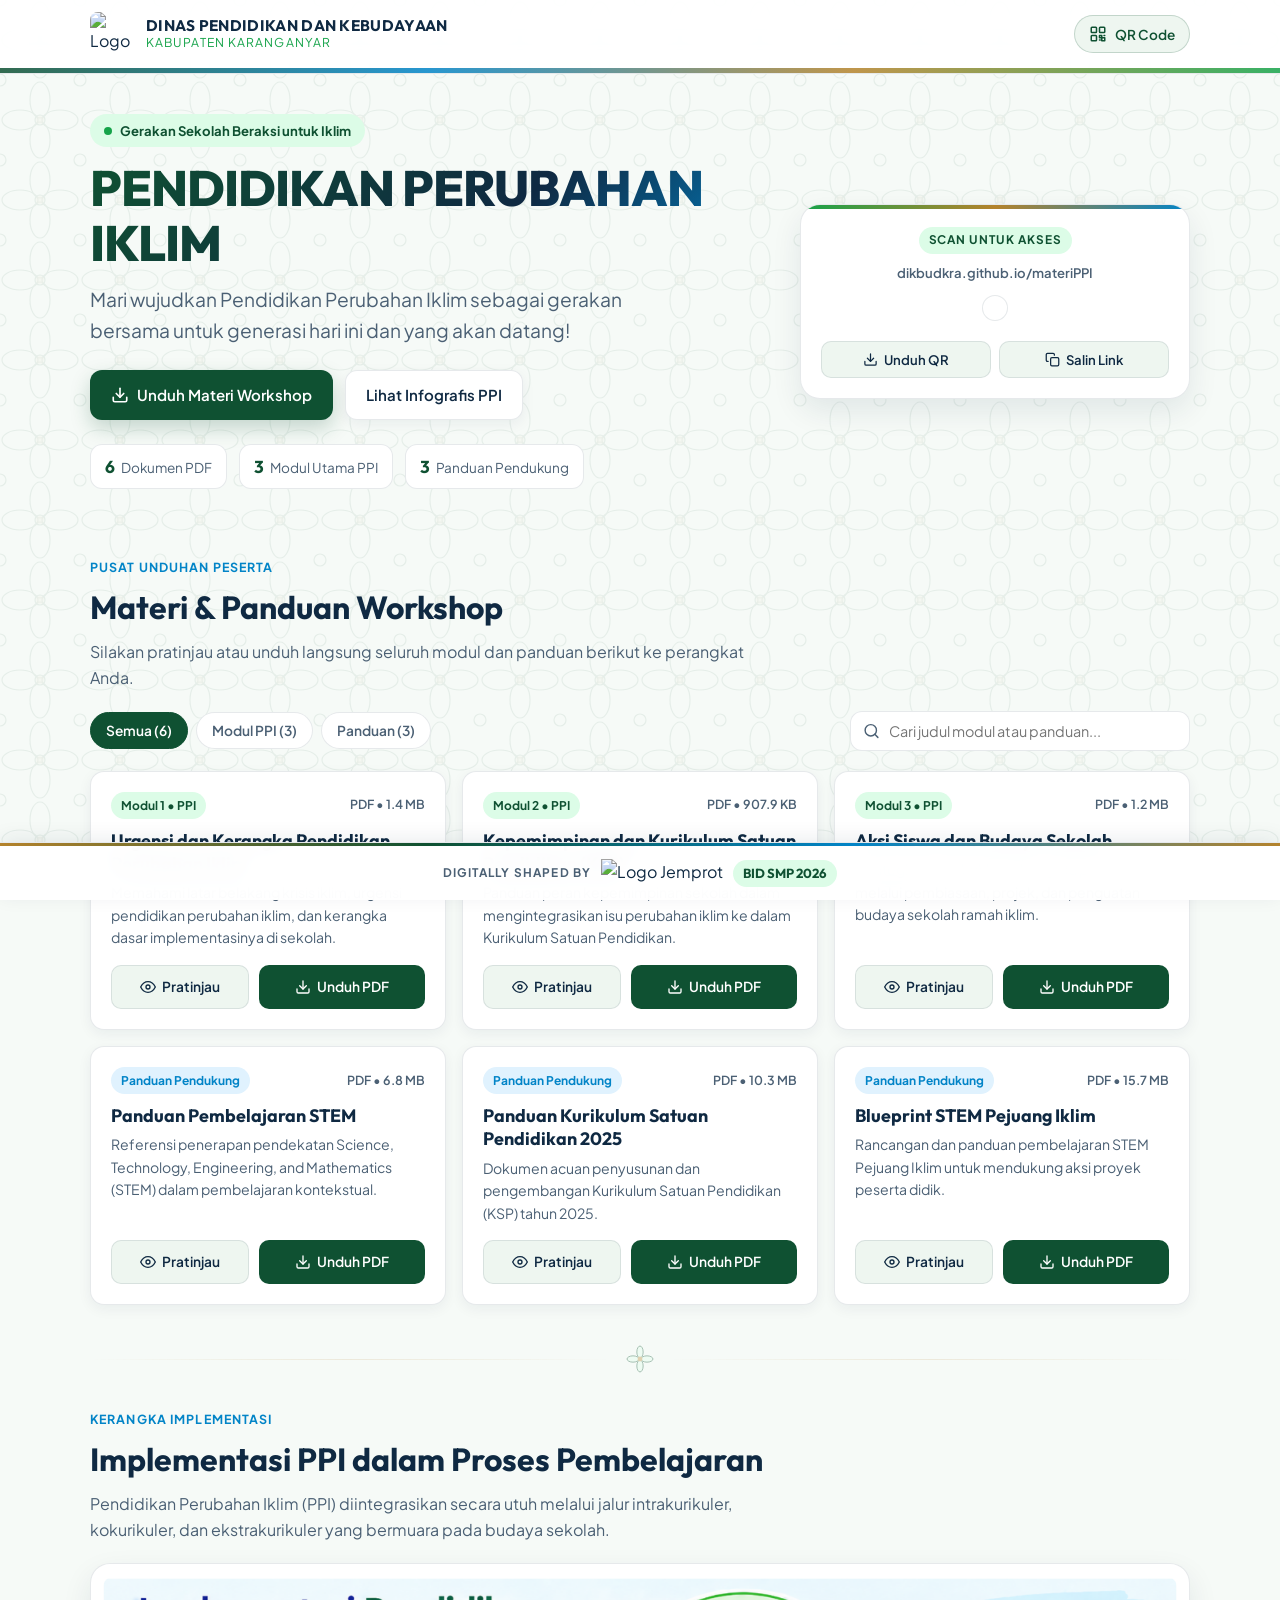
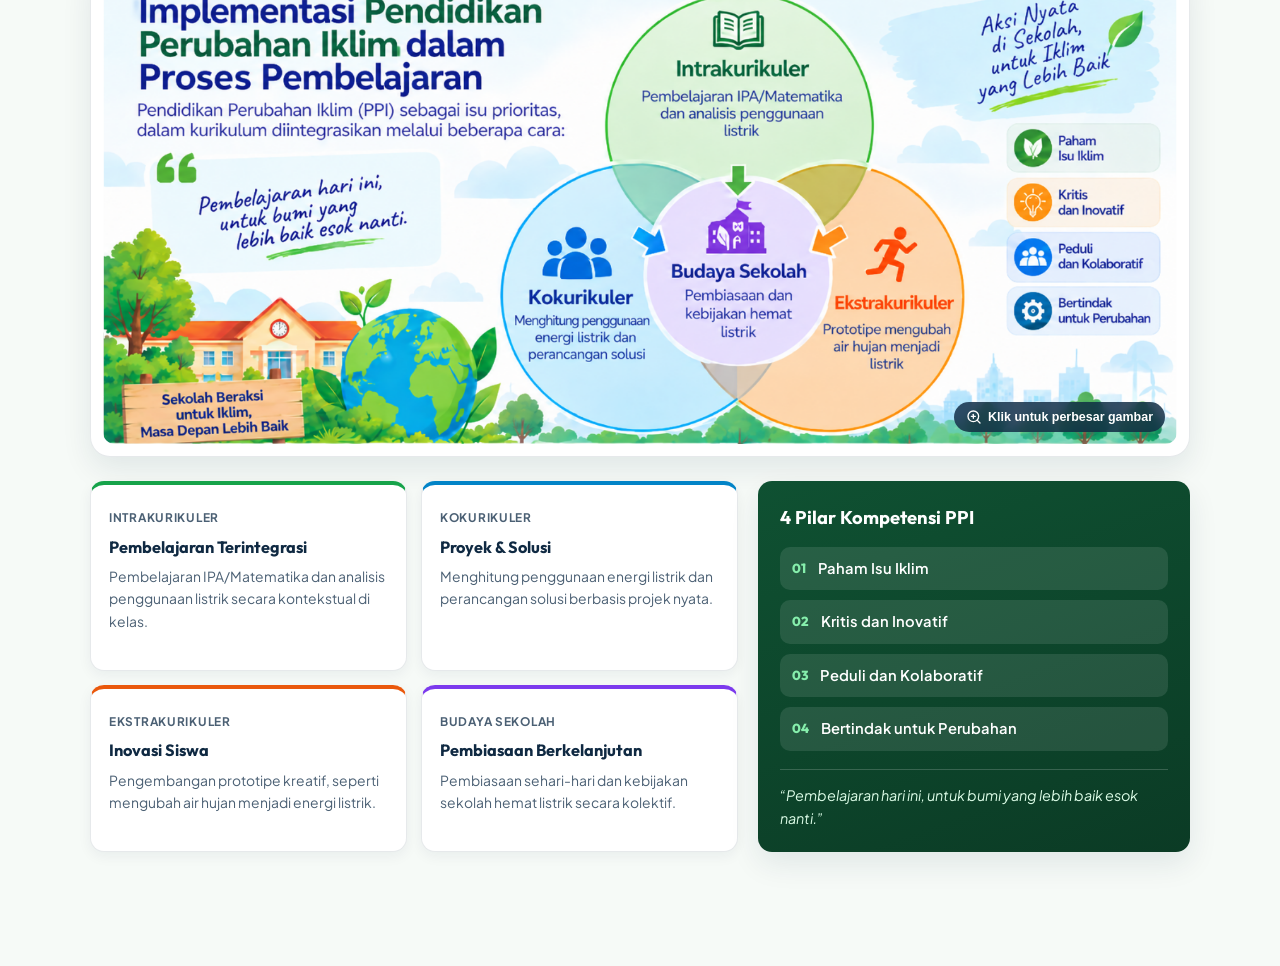
==== commit 60a5f919: "Add Blueprint_STEM_Pejuang_Iklim.pdf to Panduan Pendukung" ====
--- a/index.html
+++ b/index.html
@@ -86,7 +86,7 @@
 
           <div class="hero-stats">
             <div class="stat-pill">
-              <strong>5</strong>
+              <strong>6</strong>
               <span>Dokumen PDF</span>
             </div>
             <div class="stat-pill">
@@ -94,7 +94,7 @@
               <span>Modul Utama PPI</span>
             </div>
             <div class="stat-pill">
-              <strong>2</strong>
+              <strong>3</strong>
               <span>Panduan Pendukung</span>
             </div>
           </div>
@@ -144,9 +144,9 @@
         <!-- Filter & Search Controls -->
         <div class="toolbar">
           <div class="filter-tabs" role="tablist" aria-label="Filter kategori materi">
-            <button type="button" class="filter-tab active" data-filter="all" role="tab" aria-selected="true">Semua (5)</button>
+            <button type="button" class="filter-tab active" data-filter="all" role="tab" aria-selected="true">Semua (6)</button>
             <button type="button" class="filter-tab" data-filter="modul" role="tab" aria-selected="false">Modul PPI (3)</button>
-            <button type="button" class="filter-tab" data-filter="panduan" role="tab" aria-selected="false">Panduan (2)</button>
+            <button type="button" class="filter-tab" data-filter="panduan" role="tab" aria-selected="false">Panduan (3)</button>
           </div>
 
           <div class="search-box">
